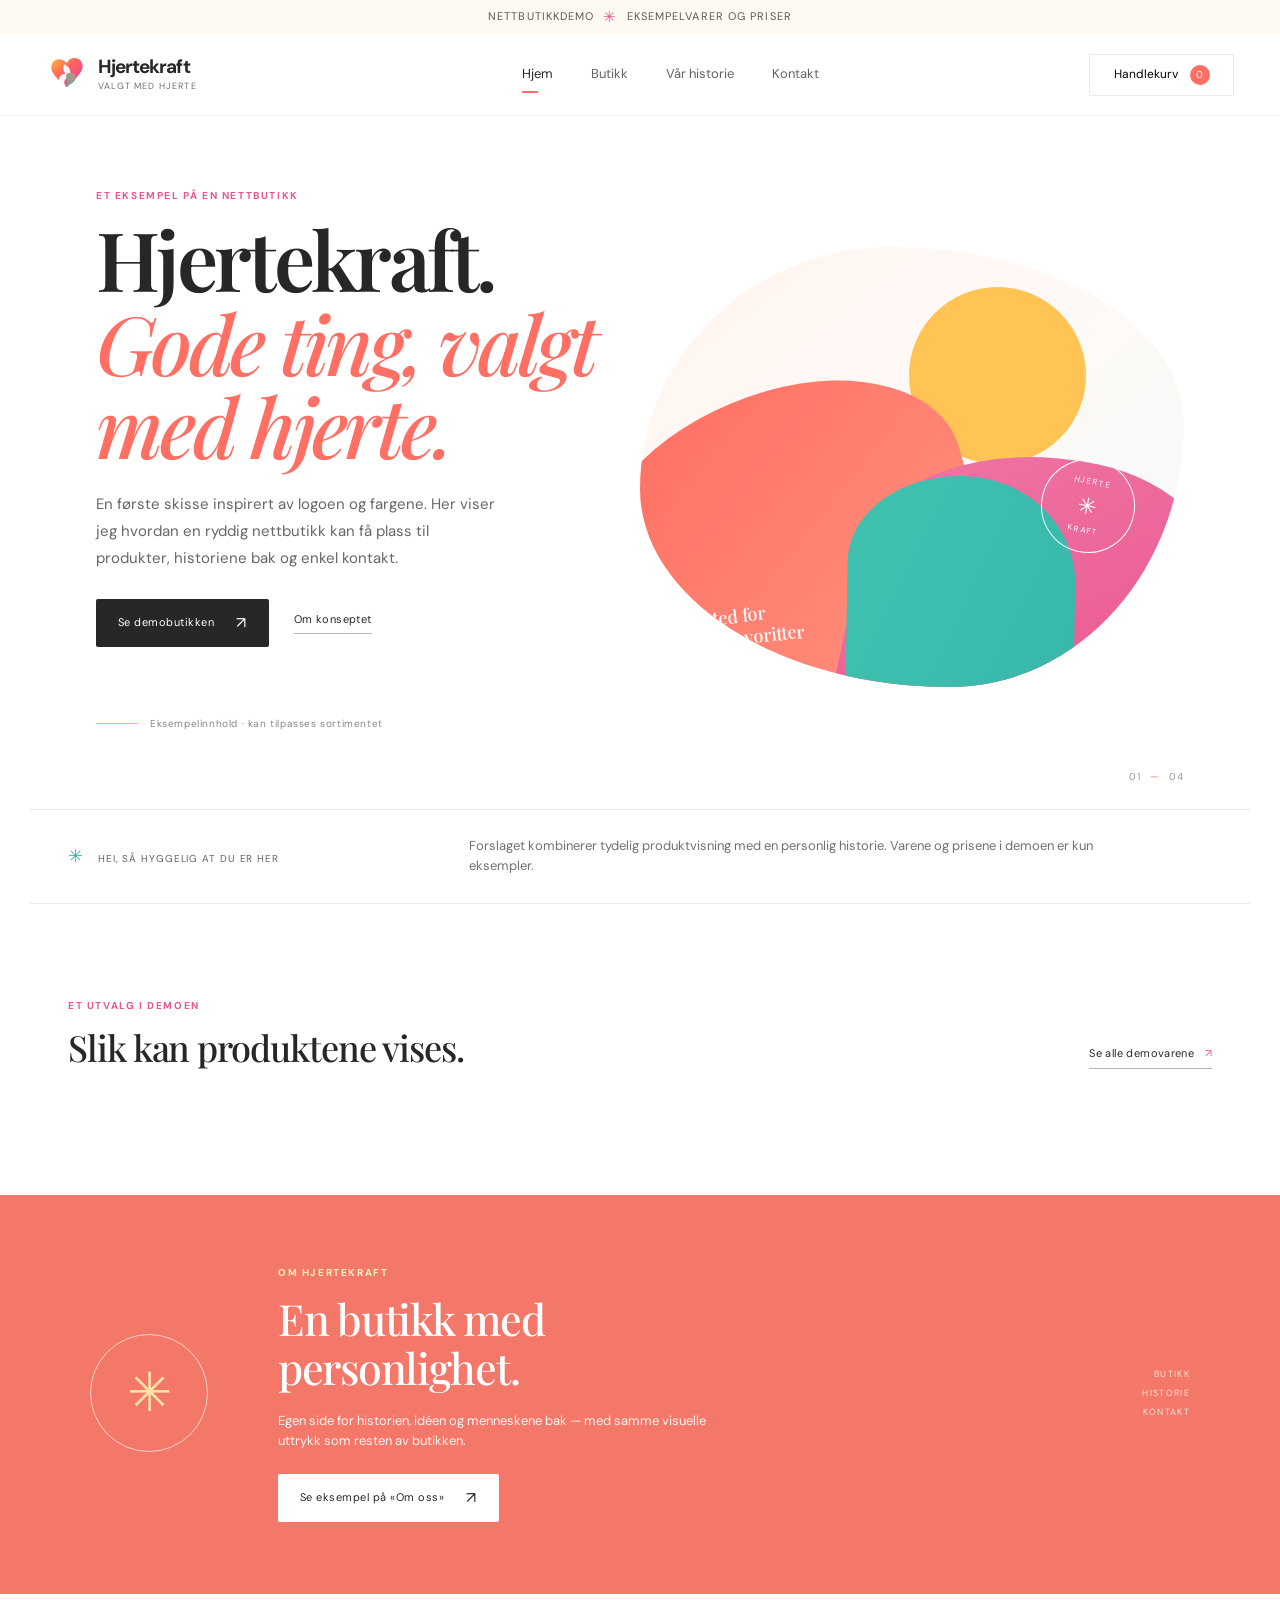
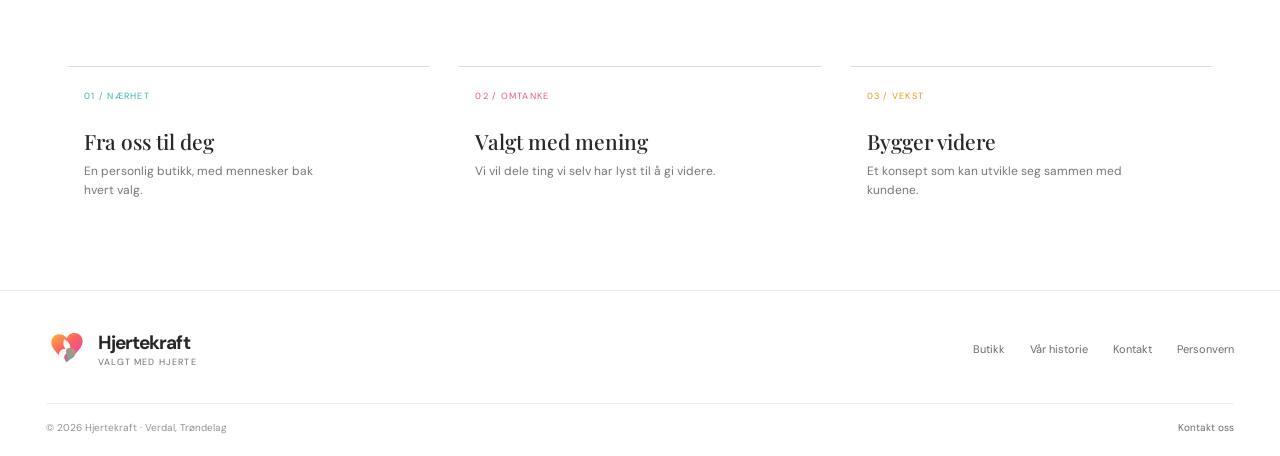
==== index.html @ b93d6112 "Build Hjertekraft online store demo" ====
<!doctype html>
<html lang="no">
<head>
  <meta charset="utf-8">
  <meta name="viewport" content="width=device-width,initial-scale=1">
  <meta name="theme-color" content="#ffffff">
  <meta name="description" content="En ny nettbutikk med røtter i Trøndelag. Utforsk utvalget og bli kjent med menneskene bak.">
  <title>Hjertekraft — nettbutikkdemo</title>
  <link rel="preconnect" href="https://fonts.googleapis.com">
  <link rel="preconnect" href="https://fonts.gstatic.com" crossorigin>
  <link href="https://fonts.googleapis.com/css2?family=DM+Sans:wght@400;500;600;700&family=Playfair+Display:wght@500;600;700&display=swap" rel="stylesheet">
  <link rel="stylesheet" href="styles.css">
  <script type="module" src="store.js"></script>
</head>
<body>
  <div class="announcement">NETTBUTIKKDEMO <span aria-hidden="true">✳</span> Eksempelvarer og priser</div>
  <header class="site-header">
    <a class="brand" href="index.html" aria-label="Hjertekraft hjem"><span class="brand-mark"><img src="assets/hjertekraft-mark.svg" alt=""></span><span class="brand-copy"><strong>Hjertekraft</strong><small>valgt med hjerte</small></span></a>
    <button class="menu-toggle" type="button" aria-expanded="false" aria-controls="main-nav" aria-label="Åpne meny"><span></span><span></span></button>
    <nav id="main-nav" class="main-nav" aria-label="Hovedmeny">
      <a class="is-active" href="index.html">Hjem</a><a href="shop.html">Butikk</a><a href="about.html">Vår historie</a><a href="contact.html">Kontakt</a>
    </nav>
    <button class="cart-button" type="button" data-cart-open aria-label="Åpne handlekurv">Handlekurv <span data-cart-count>0</span></button>
  </header>
  <main>
    <section class="hero">
      <div class="hero-content">
        <p class="eyebrow">Et eksempel på en nettbutikk</p>
        <h1>Hjertekraft.<br><em>Gode ting, valgt med hjerte.</em></h1>
        <p class="hero-intro">En første skisse inspirert av logoen og fargene. Her viser jeg hvordan en ryddig nettbutikk kan få plass til produkter, historiene bak og enkel kontakt.</p>
        <div class="hero-actions"><a class="button button-dark" href="shop.html">Se demobutikken <span aria-hidden="true">↗</span></a><a class="text-link" href="about.html">Om konseptet</a></div>
        <div class="hero-note"><span class="note-line"></span><span>Eksempelinnhold · kan tilpasses sortimentet</span></div>
      </div>
      <div class="hero-art" aria-label="Abstrakt illustrasjon i varme farger">
        <div class="sun"></div><div class="shape shape-one"></div><div class="shape shape-two"></div><div class="shape shape-three"></div>
        <div class="hero-stamp"><span>HJERTE</span><b>✳</b><span>KRAFT</span></div>
        <div class="image-caption">Et sted for<br>gode favoritter</div>
      </div>
      <div class="hero-index">01 <span>—</span> 04</div>
    </section>

    <section class="intro-strip section-wrap">
      <div class="intro-label"><span class="small-star">✳</span> Hei, så hyggelig at du er her</div>
      <p>Forslaget kombinerer tydelig produktvisning med en personlig historie. Varene og prisene i demoen er kun eksempler.</p>
    </section>

    <section class="section-wrap shop-preview">
      <div class="section-heading"><div><p class="eyebrow">Et utvalg i demoen</p><h2>Slik kan produktene vises.</h2></div><a class="text-link" href="shop.html">Se alle demovarene <span>↗</span></a></div>
      <div class="product-grid" data-products></div>
    </section>

    <section class="story-band"><div class="story-orb">✳</div><div><p class="eyebrow">Om Hjertekraft</p><h2>En butikk med<br>personlighet.</h2><p>Egen side for historien, idéen og menneskene bak — med samme visuelle uttrykk som resten av butikken.</p><a class="button button-light" href="about.html">Se eksempel på «Om oss» <span>↗</span></a></div><div class="story-aside">BUTIKK<br>HISTORIE<br>KONTAKT</div></section>

    <section class="values section-wrap"><div class="value-card"><span>01 / NÆRHET</span><h3>Fra oss til deg</h3><p>En personlig butikk, med mennesker bak hvert valg.</p></div><div class="value-card"><span>02 / OMTANKE</span><h3>Valgt med mening</h3><p>Vi vil dele ting vi selv har lyst til å gi videre.</p></div><div class="value-card"><span>03 / VEKST</span><h3>Bygger videre</h3><p>Et konsept som kan utvikle seg sammen med kundene.</p></div></section>
  </main>
  <footer class="site-footer"><a class="brand brand-footer" href="index.html"><span class="brand-mark"><img src="assets/hjertekraft-mark.svg" alt=""></span><span class="brand-copy"><strong>Hjertekraft</strong><small>valgt med hjerte</small></span></a><div class="footer-links"><a href="shop.html">Butikk</a><a href="about.html">Vår historie</a><a href="contact.html">Kontakt</a><a href="privacy.html">Personvern</a></div><div class="footer-bottom"><span>© 2026 Hjertekraft · Verdal, Trøndelag</span><a href="contact.html">Kontakt oss</a></div></footer>
  <aside class="cart-drawer" data-cart-drawer aria-hidden="true"><button class="drawer-backdrop" data-cart-close aria-label="Lukk handlekurv"></button><div class="drawer-panel" role="dialog" aria-modal="true" aria-labelledby="cart-title"><div class="drawer-head"><div><p class="eyebrow">Dine valg</p><h2 id="cart-title">Handlekurv</h2></div><button class="icon-button" data-cart-close aria-label="Lukk">×</button></div><div class="cart-items" data-cart-items></div><div class="cart-foot"><div class="cart-total"><span>Sum</span><strong data-cart-total>0 kr</strong></div><p>Frakt og betaling blir vist i kassen.</p><button class="button button-dark button-full" data-checkout disabled>Gå til kassen <span>→</span></button><small class="checkout-note">Dette er en butikkdemo. Ingen bestilling blir sendt inn.</small></div></div></aside>
  <script src="navigation.js" defer></script>
  <script type="module" src="chatbot-widget.js"></script>
</body>
</html>
---- styles.css ----
:root{--ink:#272628;--muted:#706f70;--line:#ece9e7;--paper:#fff;--soft:#fbf8f7;--coral:#ff6f63;--pink:#ea5591;--yellow:#ffbe3d;--teal:#37b7aa;--shadow:0 16px 50px #3126240e;--sans:"DM Sans",Arial,sans-serif;--serif:"Playfair Display",Georgia,serif}*{box-sizing:border-box}html{scroll-behavior:smooth}body{margin:0;background:var(--paper);color:var(--ink);font:16px/1.6 var(--sans);-webkit-font-smoothing:antialiased}a{color:inherit;text-decoration:none}button,input,textarea{font:inherit}button{cursor:pointer}.announcement{height:34px;display:flex;align-items:center;justify-content:center;gap:9px;background:#fff9f4;color:#5c5655;font-size:11px;letter-spacing:.1em;text-transform:uppercase}.announcement span{color:var(--pink);font-size:15px}.site-header{height:82px;max-width:1380px;margin:auto;padding:0 46px;display:flex;align-items:center;justify-content:space-between;border-bottom:1px solid #f4f2f0;background:#fff;position:relative;z-index:10}.brand{display:flex;align-items:center;gap:10px;min-width:205px}.brand-mark{display:grid;place-items:center;width:42px;height:42px}.brand-mark img{width:100%;height:100%;object-fit:contain}.brand-copy{display:flex;flex-direction:column;line-height:1.05}.brand-copy strong{font-size:19px;letter-spacing:-.05em;font-weight:700}.brand-copy small{font-size:9px;letter-spacing:.13em;text-transform:uppercase;color:var(--muted);margin-top:5px}.main-nav{display:flex;align-items:center;gap:38px}.main-nav a{font-size:13px;color:#656264;position:relative;padding:8px 0}.main-nav a:hover,.main-nav a.is-active{color:var(--ink)}.main-nav a.is-active:after{content:"";position:absolute;bottom:0;left:0;width:16px;height:2px;background:var(--coral)}.cart-button{min-width:145px;display:flex;justify-content:center;align-items:center;gap:12px;padding:10px 14px;border:1px solid var(--line);background:white;border-radius:2px;font-size:12px}.cart-button span{display:inline-grid;place-items:center;border-radius:50%;background:var(--coral);color:#fff;width:20px;height:20px;font-size:10px}.menu-toggle{display:none}.hero{min-height:580px;max-width:1380px;margin:auto;padding:62px 7.5% 52px;display:grid;grid-template-columns:1fr 1fr;align-items:center;position:relative;overflow:hidden}.hero-content{position:relative;z-index:2;padding:10px 20px 25px 0}.eyebrow{margin:0 0 13px;color:var(--pink);font-size:10px;letter-spacing:.16em;text-transform:uppercase;font-weight:700}.hero h1,.page-hero h1,.story-hero h1,.contact-intro h1{margin:0;font:600 clamp(50px,6.4vw,82px)/1.02 var(--serif);letter-spacing:-.045em}.hero h1 em,.story-hero h1 em,.contact-intro h1 em{font-weight:500;color:var(--coral)}.hero-intro{max-width:410px;margin:23px 0 0;color:#686567;font-size:15px;line-height:1.8}.hero-actions{display:flex;align-items:center;gap:25px;margin-top:27px}.button{min-height:48px;display:inline-flex;justify-content:center;align-items:center;gap:22px;padding:0 22px;border:0;border-radius:2px;font-size:11px;letter-spacing:.045em;transition:transform .2s,background .2s}.button:hover{transform:translateY(-2px)}.button span{font-size:16px}.button-dark{background:var(--ink);color:#fff}.button-dark:hover{background:#414044}.button-light{background:#fff;color:var(--ink)}.button-outline{background:#fff;border:1px solid #d9d3d1;color:var(--ink)}.button-full{width:100%}.text-link{font-size:11px;letter-spacing:.035em;border-bottom:1px solid #bab5b5;padding-bottom:5px}.text-link span{margin-left:7px;color:var(--pink)}.hero-note{display:flex;align-items:center;gap:12px;margin-top:69px;color:#8a8586;font-size:10px;letter-spacing:.06em}.note-line{height:1px;width:42px;background:var(--yellow)}.hero-art{height:440px;position:relative;overflow:hidden;background:linear-gradient(142deg,#fff5ef 5%,#fff9f6 44%,#f1fbf9 100%);border-radius:46% 54% 43% 57%/55% 40% 60% 45%}.sun{position:absolute;width:177px;height:177px;right:18%;top:9%;border-radius:50%;background:var(--yellow);opacity:.88}.shape{position:absolute}.shape-one{width:67%;height:75%;bottom:-7%;left:-4%;background:linear-gradient(145deg,var(--coral),#ff9380);border-radius:54% 46% 0 0/33% 32% 0 0;transform:rotate(-16deg)}.shape-two{width:65%;height:61%;bottom:-8%;right:-5%;background:linear-gradient(145deg,#ef77a4,var(--pink));border-radius:60% 40% 0 0/50% 35% 0 0;transform:rotate(12deg)}.shape-three{width:42%;height:55%;bottom:-7%;right:20%;background:linear-gradient(115deg,#40c2b0,var(--teal));border-radius:50% 50% 0 0/36% 44% 0 0;transform:rotate(1deg)}.hero-stamp{position:absolute;z-index:1;right:9%;top:48%;width:94px;height:94px;display:flex;align-items:center;justify-content:center;flex-direction:column;border:1px solid #fff;border-radius:50%;color:#fff;transform:rotate(12deg);font-size:8px;letter-spacing:.18em}.hero-stamp b{font-size:23px;font-weight:400}.image-caption{position:absolute;z-index:1;left:8%;bottom:9%;color:#fff;font:500 18px/1.2 var(--serif);transform:rotate(-6deg)}.hero-index{position:absolute;right:7.5%;bottom:24px;color:#9c9696;font-size:10px;letter-spacing:.1em}.hero-index span{color:var(--coral);padding:0 5px}.section-wrap{max-width:1220px;margin:0 auto;padding-left:38px;padding-right:38px}.intro-strip{border-top:1px solid var(--line);border-bottom:1px solid var(--line);padding-top:26px;padding-bottom:26px;display:grid;grid-template-columns:1fr 2fr;align-items:center;gap:30px}.intro-label{font-size:10px;letter-spacing:.09em;color:#676264;text-transform:uppercase}.small-star{margin-right:10px;color:var(--teal);font-size:18px}.intro-strip p{max-width:650px;margin:0;color:#747071;font-size:13px}.shop-preview{padding-top:94px;padding-bottom:100px}.section-heading{display:flex;justify-content:space-between;align-items:end;margin-bottom:26px}.section-heading h2,.story-band h2,.newsletter-band h2,.people-section h2,.story-callout h2{font:500 36px/1.15 var(--serif);letter-spacing:-.03em;margin:0}.catalog-empty{min-height:235px;border:1px solid var(--line);display:grid;grid-template-columns:100px 1fr 150px;align-items:center;padding:35px 8%;background:linear-gradient(120deg,#fff 0%,#fff 70%,#fff9f4 100%)}.empty-symbol{font-size:45px;color:var(--coral);font-weight:300}.catalog-empty h3,.catalog-empty h2{margin:0 0 8px;font:500 23px var(--serif)}.catalog-empty p{max-width:500px;margin:0 0 18px;color:#777173;font-size:13px}.empty-ornament{justify-self:end;color:#f0b2c2;font:600 34px/.85 var(--serif);text-align:center;transform:rotate(-8deg)}.empty-ornament span{font:600 7px var(--sans);letter-spacing:.16em;color:#948b89}.story-band{min-height:390px;background:#f47869;color:#fff;padding:70px max(calc((100vw - 1100px)/2),7%) 72px;display:grid;grid-template-columns:150px minmax(300px,1fr) 140px;align-items:center;gap:38px}.story-band .eyebrow{color:#fff1c8}.story-band h2{font-size:43px}.story-band p:not(.eyebrow){max-width:440px;font-size:13px;color:#fff5f2;margin:18px 0 22px}.story-orb{width:118px;height:118px;border:1px solid #ffffffa6;border-radius:50%;display:grid;place-items:center;font-size:54px;color:#ffe3a5}.story-aside{font-size:9px;line-height:2.1;letter-spacing:.15em;text-align:right;color:#ffe3d9}.values{display:grid;grid-template-columns:repeat(3,1fr);gap:30px;padding-top:72px;padding-bottom:82px}.value-card{padding:14px 16px 8px;border-top:1px solid #dfd9d7}.value-card span{font-size:9px;letter-spacing:.14em;color:var(--teal)}.value-card:nth-child(2) span{color:var(--pink)}.value-card:nth-child(3) span{color:#e49a16}.value-card h3{font:500 21px var(--serif);margin:20px 0 7px}.value-card p{font-size:12px;color:#7a7575;margin:0;max-width:260px}.site-footer{max-width:1380px;margin:auto;padding:38px 46px 20px;border-top:1px solid var(--line);display:grid;grid-template-columns:1fr 1fr;gap:32px}.brand-footer{align-self:start}.footer-links{display:flex;justify-content:flex-end;gap:25px;align-items:center;font-size:11px;color:#6e6969}.footer-links a:hover{color:var(--pink)}.footer-bottom{grid-column:1/-1;border-top:1px solid #f1efed;padding-top:16px;display:flex;justify-content:space-between;color:#969091;font-size:10px}.footer-bottom a{color:#6e6969}.page-hero{padding-top:73px;padding-bottom:40px}.page-hero h1{font-size:62px}.page-hero>p:not(.eyebrow){color:var(--muted);max-width:530px;margin:14px 0 0;font-size:14px}.breadcrumb{margin-top:27px;display:flex;gap:12px;color:#999394;font-size:10px}.breadcrumb span:nth-child(2){color:var(--coral)}.catalog-page{padding-top:25px;padding-bottom:100px}.catalog-toolbar{display:flex;justify-content:space-between;align-items:center;border-top:1px solid var(--line);padding:21px 0}.catalog-toolbar>div{display:flex;flex-direction:column;gap:3px}.catalog-toolbar .eyebrow{margin:0;font-size:9px}.product-count{font-size:11px;color:#8a8585}.search-box{height:42px;display:flex;align-items:center;gap:9px;border:1px solid var(--line);padding:0 12px;width:260px}.search-box span{font-size:20px;color:var(--coral)}.search-box input{border:0;outline:none;width:100%;font-size:11px}.category-pills{display:flex;gap:9px;min-height:33px;margin-bottom:26px}.pill{border:1px solid #e8e3e0;background:#fff;padding:6px 14px;font-size:10px;color:#6f6969}.pill.is-selected{background:var(--ink);border-color:var(--ink);color:#fff}.product-grid{display:grid;grid-template-columns:repeat(3,1fr);gap:22px}.catalog-empty-shop{grid-column:1/-1;min-height:300px;background:#fffaf7}.newsletter-band{text-align:center;background:var(--teal);color:#fff;padding:60px 20px 65px}.newsletter-band .eyebrow{color:#d5fff3}.newsletter-band h2{font-size:34px}.newsletter-band p:not(.eyebrow){font-size:13px;color:#e8fffa}.newsletter-band .button{margin-top:12px}.story-hero{display:grid;grid-template-columns:1fr 1fr;gap:70px;align-items:center;padding-top:65px;padding-bottom:74px}.story-hero-copy{padding:10px 0}.story-hero h1{font-size:64px}.story-hero-copy>p:not(.eyebrow){color:#716c6d;font-size:13px;line-height:1.9;max-width:460px;margin:24px 0}.story-hero-copy .button{margin-top:4px}.story-hero-art{height:390px;position:relative;overflow:hidden;display:grid;place-items:center;background:radial-gradient(circle at 53% 45%,#fff 0 9%,transparent 9.5%),linear-gradient(135deg,#fff3ed,#fff9ed 53%,#ecfaf8);border-radius:47% 53% 41% 59%/50% 43% 57% 50%}.story-big-mark{font:600 clamp(70px,9vw,130px)/1 var(--serif);letter-spacing:-.09em;color:var(--pink);text-shadow:10px 9px 0 #ffc25b,20px 18px 0 #39b9aa;transform:rotate(-8deg)}.story-coordinates{position:absolute;bottom:26px;left:30px;font-size:8px;line-height:1.7;letter-spacing:.15em;color:#777}.story-spark{position:absolute;right:26%;top:19%;font-size:24px;color:var(--coral)}.manifesto{background:#fff8f5;text-align:center;padding:59px 20px 52px}.manifesto p{margin:0 0 20px;font:500 34px/1.23 var(--serif);color:#454143}.manifesto span{font-size:8px;letter-spacing:.16em;color:var(--pink)}.people-section{display:grid;grid-template-columns:1fr 1fr;align-items:center;gap:80px;padding-top:80px;padding-bottom:90px}.people-graphic{height:300px;display:grid;place-items:center;position:relative;background:#fdf7f2;overflow:hidden}.people-circle{width:190px;height:190px;border-radius:50%;background:linear-gradient(130deg,var(--yellow),var(--coral) 42%,var(--pink));position:absolute;left:21%;top:21%}.people-letter{z-index:1;color:white;font:600 132px var(--serif);transform:translate(22px,-2px)}.people-dot{position:absolute;right:20%;top:17%;font-size:28px;color:var(--teal)}.people-section h2{font-size:38px}.people-section p:not(.eyebrow){max-width:430px;font-size:13px;color:#746f70;line-height:1.9;margin:16px 0 25px}.story-callout{background:#312e32;color:#fff;text-align:center;padding:66px 20px 70px}.story-callout .eyebrow{color:var(--yellow)}.story-callout h2{font-size:38px}.story-callout p:not(.eyebrow){max-width:410px;margin:15px auto 22px;color:#d5d1d4;font-size:12px}.contact-hero{display:grid;grid-template-columns:.9fr 1.1fr;gap:90px;padding-top:70px;padding-bottom:95px}.contact-intro{padding:16px 0}.contact-intro h1{font-size:62px}.contact-intro>p:not(.eyebrow){max-width:385px;margin:20px 0;color:#726d6f;font-size:14px;line-height:1.9}.contact-hello{display:flex;align-items:center;gap:14px;margin-top:52px;font-size:12px}.contact-hello>span{display:grid;place-items:center;width:44px;height:44px;background:#fff3ee;color:var(--coral);border-radius:50%;font-size:21px}.contact-hello small{color:#898384;font-size:10px}.contact-form{padding:34px 38px 28px;border:1px solid var(--line);box-shadow:var(--shadow)}.form-title{display:flex;justify-content:space-between;align-items:baseline;margin-bottom:20px}.form-title span{font-size:9px;letter-spacing:.12em;color:var(--pink)}.form-title h2{font:500 25px var(--serif);margin:0}.contact-form label:not(.consent):not(.honeypot){display:flex;flex-direction:column;gap:7px;margin-bottom:15px;font-size:10px;color:#625d5f}.contact-form input:not([type=checkbox]),.contact-form textarea{border:1px solid #e7e3e1;background:#fff;width:100%;padding:11px 12px;outline:none;font-size:12px;color:var(--ink)}.contact-form input:focus,.contact-form textarea:focus{border-color:var(--teal)}.contact-form textarea{resize:vertical}.form-row{display:grid;grid-template-columns:1fr 1fr;gap:13px}.optional{color:#9b9597;font-size:9px}.consent{display:flex;align-items:flex-start;gap:9px;margin:6px 0 18px;font-size:9px;color:#777173}.consent input{accent-color:var(--pink);margin:1px 0 0}.consent a{text-decoration:underline}.form-status{font-size:10px;color:#898384;margin:12px 0 0;min-height:17px}.form-status a{text-decoration:underline}.honeypot{position:absolute;left:-10000px;width:1px;height:1px;overflow:hidden}.contact-bottom{border-top:1px solid var(--line);max-width:1220px;margin:auto;padding:21px 38px 25px;display:flex;justify-content:space-between;align-items:center;color:#8a8586;font-size:10px}.contact-bottom>span{font:600 22px var(--serif);color:var(--coral)}.contact-bottom p{margin:0}.contact-bottom a{color:#4f4a4b}.legal-copy{max-width:790px;padding:30px 30px 100px;margin:auto}.legal-copy h2{margin:24px 0 6px;font:500 22px var(--serif)}.legal-copy p{font-size:13px;color:#716c6d;line-height:1.85}.legal-copy a{color:#d94d80;text-decoration:underline}.legal-updated{padding-top:22px;font-size:10px!important}.cart-drawer{position:fixed;inset:0;z-index:30;pointer-events:none;visibility:hidden}.cart-drawer.is-open{pointer-events:auto;visibility:visible}.drawer-backdrop{position:absolute;inset:0;border:0;background:#24212460;opacity:0;transition:opacity .25s}.is-open .drawer-backdrop{opacity:1}.drawer-panel{position:absolute;right:0;top:0;bottom:0;width:min(430px,100vw);background:#fff;padding:30px;display:flex;flex-direction:column;transform:translateX(100%);transition:transform .3s ease}.is-open .drawer-panel{transform:translateX(0)}.drawer-head{display:flex;justify-content:space-between;align-items:center;border-bottom:1px solid var(--line);padding-bottom:15px}.drawer-head .eyebrow{margin-bottom:4px}.drawer-head h2{font:500 28px var(--serif);margin:0}.icon-button{font-size:28px;border:0;background:none;color:#777}.cart-items{flex:1;overflow:auto;padding:18px 0}.cart-empty{padding:38px 0;text-align:center;color:#817a7c;font-size:13px}.cart-item{display:grid;grid-template-columns:1fr auto;gap:5px;padding:14px 0;border-bottom:1px solid var(--line);font-size:12px}.cart-item small{display:block;color:#888;margin-top:3px}.cart-quantity{display:flex;align-items:center;gap:8px}.cart-quantity button{border:1px solid var(--line);background:#fff;width:25px;height:25px}.cart-foot{border-top:1px solid var(--line);padding-top:17px}.cart-total{display:flex;justify-content:space-between;font-size:13px}.cart-foot>p,.checkout-note{color:#898384;font-size:10px}.checkout-note{display:block;text-align:center;margin-top:11px}.cart-foot button:disabled{background:#a7a4a5;cursor:not-allowed}.product-card{min-width:0}.product-visual{height:260px;position:relative;background:linear-gradient(135deg,#fff4ef,#fff9ed);display:grid;place-items:center;overflow:hidden}.product-visual img{width:100%;height:100%;object-fit:cover}.product-placeholder{font:500 46px var(--serif);color:#ed7595;text-shadow:4px 4px 0 #ffd16e,8px 8px 0 #54c3b1}.product-details{padding:13px 3px}.product-details h3{font:500 18px var(--serif);margin:0}.product-details p{margin:5px 0;color:#777;font-size:11px}.product-price{display:flex;justify-content:space-between;align-items:center;margin-top:13px}.product-price strong{font-size:12px}.product-price button{border:1px solid #ddd7d6;background:#fff;padding:8px 12px;font-size:10px}.product-price button:hover{background:var(--ink);color:#fff}.product-badge{position:absolute;top:12px;left:12px;background:#fff;color:#554f51;padding:5px 8px;font-size:8px;letter-spacing:.1em;text-transform:uppercase}.catalog-message{grid-column:1/-1;padding:35px;text-align:center;color:#766f70}@media(max-width:900px){.site-header{padding:0 24px}.main-nav{gap:22px}.hero{padding-left:6%;padding-right:6%;min-height:510px}.hero-art{height:370px}.hero-note{margin-top:45px}.story-band{padding-left:6%;padding-right:6%;grid-template-columns:100px 1fr 100px}.story-orb{width:90px;height:90px}.contact-hero{gap:40px}.section-wrap{padding-left:26px;padding-right:26px}}@media(max-width:680px){.announcement{font-size:9px;height:30px}.site-header{height:68px;padding:0 17px}.brand{min-width:0}.brand-mark{width:35px;height:35px}.brand-copy strong{font-size:16px}.brand-copy small{font-size:7px}.menu-toggle{display:flex;width:38px;height:38px;border:1px solid var(--line);background:#fff;align-items:center;justify-content:center;flex-direction:column;gap:5px;margin-left:auto;margin-right:10px}.menu-toggle span{width:15px;height:1px;background:#383536}.main-nav{display:none;position:absolute;left:0;right:0;top:68px;padding:12px 22px 19px;background:#fff;border-bottom:1px solid var(--line);flex-direction:column;align-items:stretch;gap:3px;box-shadow:0 14px 24px #0000000a}.main-nav.is-open{display:flex}.main-nav a{padding:9px 0}.cart-button{min-width:0;padding:7px 9px;gap:7px;font-size:9px}.cart-button span{width:17px;height:17px}.hero{display:flex;flex-direction:column;align-items:stretch;padding:47px 22px 43px;min-height:0}.hero-content{padding:0}.hero h1{font-size:56px}.hero-intro{font-size:13px;max-width:440px}.hero-actions{gap:17px}.hero-note{margin-top:29px}.hero-art{height:310px;width:100%;margin-top:32px}.hero-index{bottom:12px;right:23px}.section-wrap{padding-left:21px;padding-right:21px}.intro-strip{grid-template-columns:1fr;gap:6px;padding-top:19px;padding-bottom:20px}.intro-strip p{font-size:12px}.shop-preview{padding-top:62px;padding-bottom:64px}.section-heading{align-items:start;gap:16px}.section-heading h2{font-size:28px}.section-heading>.text-link{white-space:nowrap;font-size:9px;margin-top:25px}.catalog-empty{grid-template-columns:47px 1fr;padding:25px 20px;gap:10px}.empty-symbol{font-size:31px}.catalog-empty h3,.catalog-empty h2{font-size:20px}.catalog-empty p{font-size:11px}.empty-ornament{display:none}.story-band{grid-template-columns:1fr;gap:18px;padding:45px 23px}.story-band h2{font-size:35px}.story-orb{width:62px;height:62px;font-size:29px}.story-aside{display:none}.values{grid-template-columns:1fr;gap:19px;padding-top:48px;padding-bottom:55px}.value-card{padding-top:11px}.value-card h3{margin-top:9px}.site-footer{padding:29px 20px 17px;grid-template-columns:1fr;gap:20px}.footer-links{justify-content:flex-start;gap:15px;flex-wrap:wrap;font-size:10px}.footer-bottom{font-size:9px;gap:10px}.page-hero{padding-top:50px;padding-bottom:27px}.page-hero h1{font-size:48px}.page-hero>p:not(.eyebrow){font-size:12px}.catalog-page{padding-top:9px;padding-bottom:60px}.catalog-toolbar{align-items:start;gap:10px}.search-box{width:47%;height:38px}.search-box input{font-size:10px}.catalog-empty-shop{min-height:290px}.product-grid{grid-template-columns:1fr 1fr;gap:13px}.product-visual{height:180px}.product-details h3{font-size:15px}.product-price{align-items:start;gap:8px;flex-direction:column}.newsletter-band{padding:46px 20px}.newsletter-band h2{font-size:27px}.story-hero{grid-template-columns:1fr;gap:28px;padding-top:47px;padding-bottom:48px}.story-hero h1{font-size:54px}.story-hero-copy>p:not(.eyebrow){font-size:12px;margin:17px 0}.story-hero-art{height:280px}.story-big-mark{font-size:95px}.manifesto{padding:43px 15px}.manifesto p{font-size:28px}.people-section{grid-template-columns:1fr;gap:28px;padding-top:50px;padding-bottom:56px}.people-graphic{height:230px}.people-circle{width:155px;height:155px}.people-letter{font-size:105px}.people-section h2{font-size:31px}.story-callout{padding:48px 20px}.story-callout h2{font-size:32px}.contact-hero{grid-template-columns:1fr;gap:24px;padding-top:46px;padding-bottom:55px}.contact-intro h1{font-size:52px}.contact-intro>p:not(.eyebrow){font-size:12px}.contact-hello{margin-top:26px}.contact-form{padding:25px 19px 22px}.form-row{grid-template-columns:1fr;gap:0}.contact-bottom{padding:17px 21px;flex-wrap:wrap;gap:10px}.legal-copy{padding:5px 22px 65px}.drawer-panel{padding:22px}.hero-art{border-radius:43% 57% 47% 53%/50% 46% 54% 50%}}@media(prefers-reduced-motion:reduce){html{scroll-behavior:auto}*,*:before,*:after{transition:none!important}}
/* Secure checkout, order results, and admin refinements */
.checkout-layout{max-width:1120px;margin:0 auto;padding:72px 38px 100px;display:grid;grid-template-columns:minmax(0,1.45fr) minmax(280px,.75fr);gap:60px}.checkout-layout h1,.result-card h1{font:500 clamp(38px,5vw,54px)/1.08 var(--serif);letter-spacing:-.04em;margin:0}.checkout-lead{font-size:13px;color:var(--muted);max-width:570px}.demo-checkout-notice{margin:22px 0;padding:15px 17px;background:#fff8f2;border-left:3px solid var(--yellow);color:#5c5350;font-size:12px;line-height:1.65}.demo-checkout-notice[hidden]{display:none}.checkout-form fieldset{border:0;border-top:1px solid var(--line);padding:20px 0;margin:20px 0 0}.checkout-form legend{padding:0 14px 0 0;font:500 20px var(--serif)}.checkout-fields{display:grid;grid-template-columns:1fr 1fr;gap:12px}.checkout-fields label{display:flex;flex-direction:column;gap:6px;font-size:10px;color:#625d5f}.checkout-fields label:first-child{grid-column:1/-1}.checkout-fields input{border:1px solid #e7e3e1;background:#fff;padding:12px;font-size:12px;outline:none}.checkout-fields input:focus{border-color:var(--teal)}.checkout-fields label span{color:#999;font-size:9px}.payment-option{display:flex;align-items:center;gap:12px;min-height:53px;border:1px solid var(--line);padding:9px 13px;margin:9px 0;font-size:11px;cursor:pointer}.payment-option:has(input:checked){border-color:var(--teal);box-shadow:0 0 0 1px var(--teal)}.payment-option input,.checkout-consent input{accent-color:var(--pink)}.payment-logo{display:grid;place-items:center;width:52px;height:28px;border-radius:4px;font-size:11px;font-weight:700}.payment-vipps{background:#ff5b24;color:#fff}.payment-card{border:1px solid #ddd;color:#333}.checkout-consent{margin:20px 0}.checkout-summary{height:max-content;position:sticky;top:24px;padding:25px;background:#fbf8f7;border:1px solid var(--line)}.checkout-summary h2{font:500 25px var(--serif);margin:0 0 16px}.summary-item{display:flex;justify-content:space-between;gap:15px;padding:13px 0;border-bottom:1px solid var(--line);font-size:11px}.summary-item small{color:#888}.summary-total{display:flex;justify-content:space-between;gap:12px;padding:17px 0;font-size:12px}.summary-small{font-size:10px;line-height:1.6;color:#878181;margin:0 0 20px}.checkout-footer{margin-top:0}.result-card{max-width:620px;margin:90px auto 130px;padding:42px;border:1px solid var(--line);text-align:center;background:#fff;box-shadow:var(--shadow)}.result-mark{display:grid;place-items:center;width:64px;height:64px;margin:0 auto 18px;border-radius:50%;background:#fff4ee;color:var(--coral);font-size:34px}.result-card h1{font-size:42px}.result-card>p:not(.eyebrow){font-size:13px;color:var(--muted);margin:15px 0 25px}.result-card .eyebrow{margin-bottom:8px}@media(max-width:760px){.checkout-layout{grid-template-columns:1fr;gap:25px;padding:43px 21px 70px}.checkout-summary{position:static;grid-row:1}.result-card{margin:50px 18px 80px;padding:30px 20px}.result-card h1{font-size:34px}}
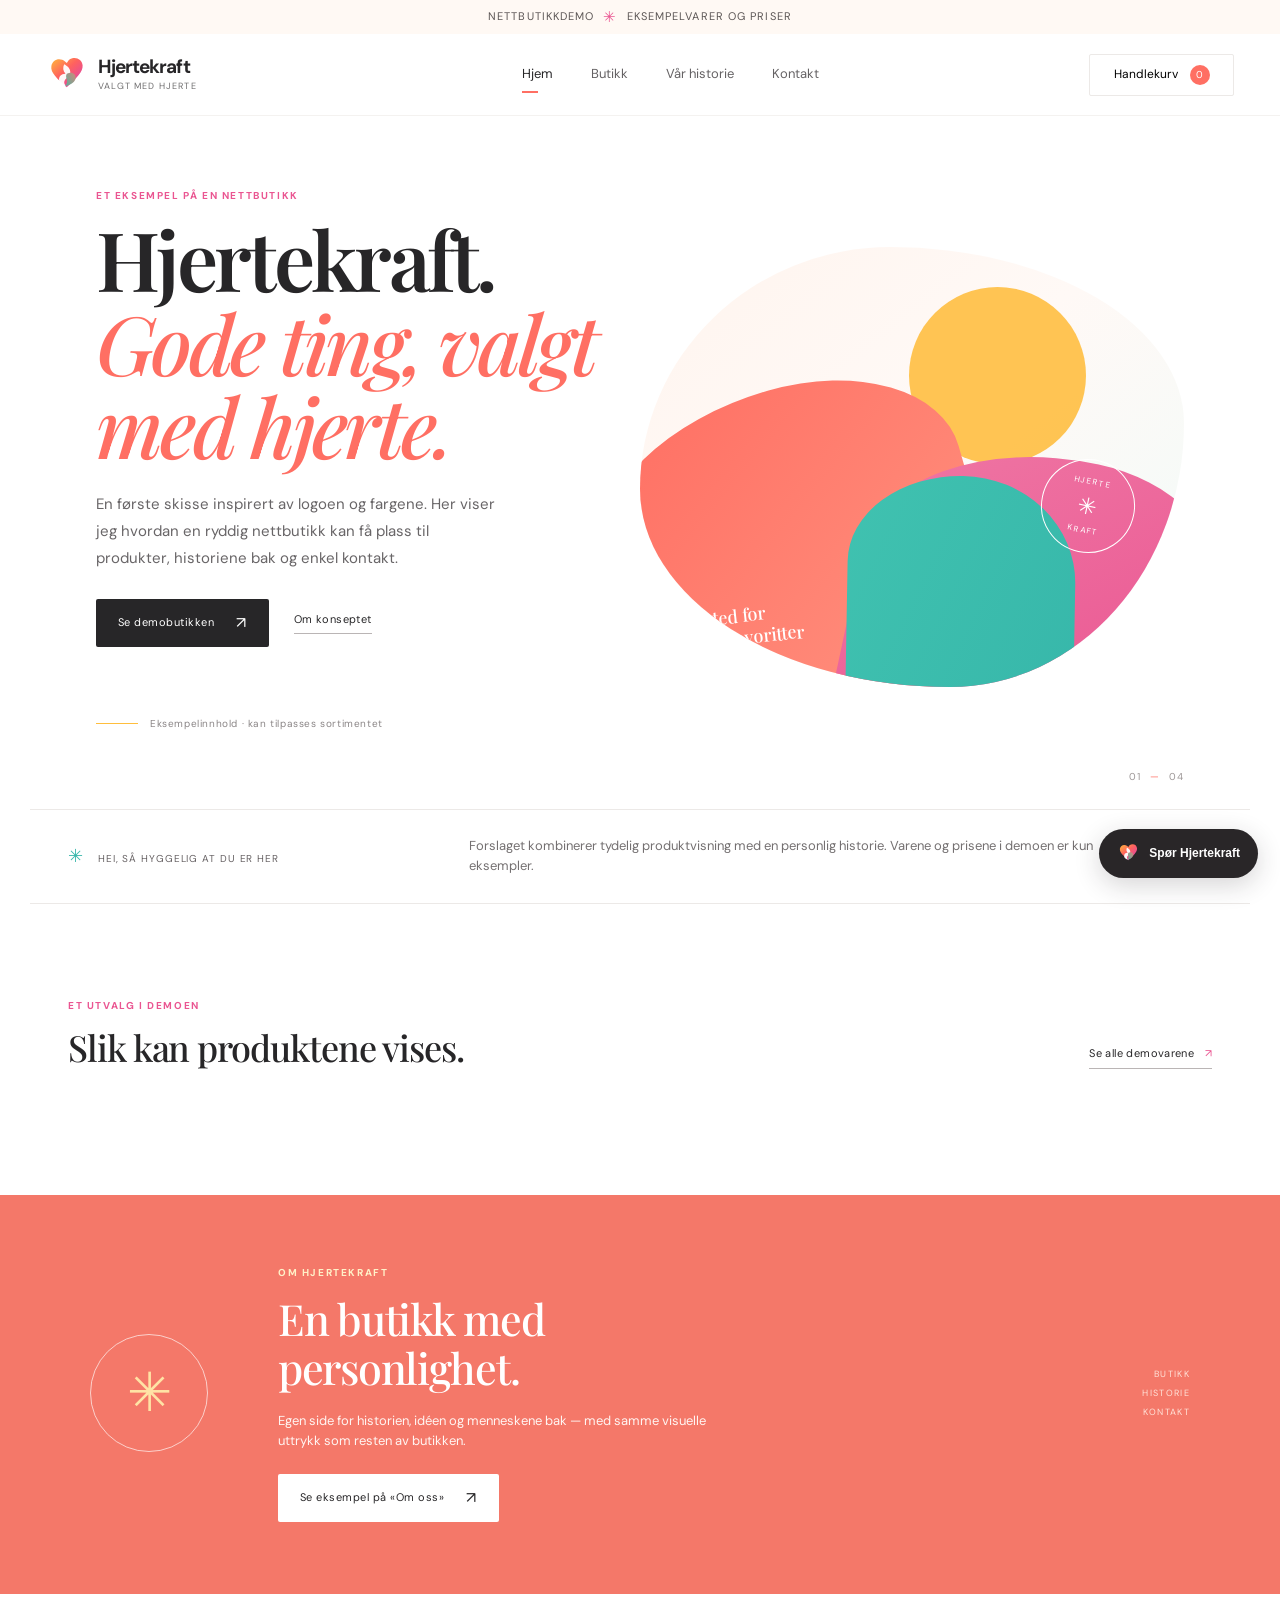
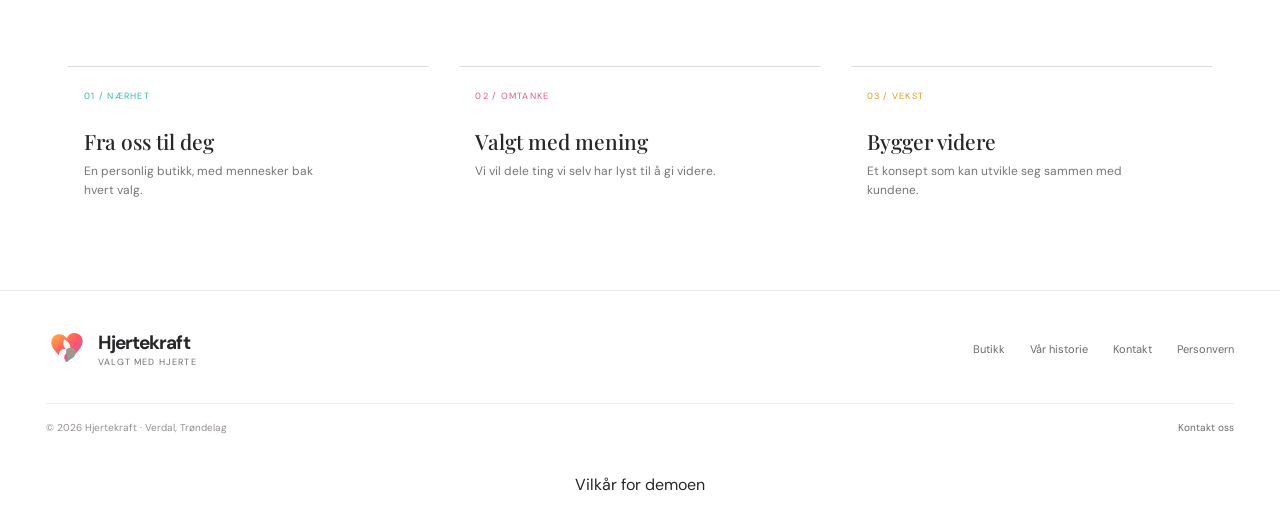
==== commit b237a67c: "Build admin overview, variants, order details, shipping, returns, content, discounts and AI knowledg" ====
--- a/index.html
+++ b/index.html
@@ -57,6 +57,6 @@
   <aside class="cart-drawer" data-cart-drawer aria-hidden="true"><button class="drawer-backdrop" data-cart-close aria-label="Lukk handlekurv"></button><div class="drawer-panel" role="dialog" aria-modal="true" aria-labelledby="cart-title"><div class="drawer-head"><div><p class="eyebrow">Dine valg</p><h2 id="cart-title">Handlekurv</h2></div><button class="icon-button" data-cart-close aria-label="Lukk">×</button></div><div class="cart-items" data-cart-items></div><div class="cart-foot"><div class="cart-total"><span>Sum</span><strong data-cart-total>0 kr</strong></div><p>Frakt og betaling blir vist i kassen.</p><button class="button button-dark button-full" data-checkout disabled>Gå til kassen <span>→</span></button><small class="checkout-note">Dette er en butikkdemo. Ingen bestilling blir sendt inn.</small></div></div></aside>
   <script src="navigation.js" defer></script>
   <script type="module" src="chatbot-widget.js"></script>
-</body>
+<script type="module" src="site-content.js"></script><a href="terms.html" style="display:block;text-align:center;padding:16px">Vilkår for demoen</a></body>
 </html>
 
--- a/styles.css
+++ b/styles.css
@@ -1,4 +1,3 @@
 :root{--ink:#272628;--muted:#706f70;--line:#ece9e7;--paper:#fff;--soft:#fbf8f7;--coral:#ff6f63;--pink:#ea5591;--yellow:#ffbe3d;--teal:#37b7aa;--shadow:0 16px 50px #3126240e;--sans:"DM Sans",Arial,sans-serif;--serif:"Playfair Display",Georgia,serif}*{box-sizing:border-box}html{scroll-behavior:smooth}body{margin:0;background:var(--paper);color:var(--ink);font:16px/1.6 var(--sans);-webkit-font-smoothing:antialiased}a{color:inherit;text-decoration:none}button,input,textarea{font:inherit}button{cursor:pointer}.announcement{height:34px;display:flex;align-items:center;justify-content:center;gap:9px;background:#fff9f4;color:#5c5655;font-size:11px;letter-spacing:.1em;text-transform:uppercase}.announcement span{color:var(--pink);font-size:15px}.site-header{height:82px;max-width:1380px;margin:auto;padding:0 46px;display:flex;align-items:center;justify-content:space-between;border-bottom:1px solid #f4f2f0;background:#fff;position:relative;z-index:10}.brand{display:flex;align-items:center;gap:10px;min-width:205px}.brand-mark{display:grid;place-items:center;width:42px;height:42px}.brand-mark img{width:100%;height:100%;object-fit:contain}.brand-copy{display:flex;flex-direction:column;line-height:1.05}.brand-copy strong{font-size:19px;letter-spacing:-.05em;font-weight:700}.brand-copy small{font-size:9px;letter-spacing:.13em;text-transform:uppercase;color:var(--muted);margin-top:5px}.main-nav{display:flex;align-items:center;gap:38px}.main-nav a{font-size:13px;color:#656264;position:relative;padding:8px 0}.main-nav a:hover,.main-nav a.is-active{color:var(--ink)}.main-nav a.is-active:after{content:"";position:absolute;bottom:0;left:0;width:16px;height:2px;background:var(--coral)}.cart-button{min-width:145px;display:flex;justify-content:center;align-items:center;gap:12px;padding:10px 14px;border:1px solid var(--line);background:white;border-radius:2px;font-size:12px}.cart-button span{display:inline-grid;place-items:center;border-radius:50%;background:var(--coral);color:#fff;width:20px;height:20px;font-size:10px}.menu-toggle{display:none}.hero{min-height:580px;max-width:1380px;margin:auto;padding:62px 7.5% 52px;display:grid;grid-template-columns:1fr 1fr;align-items:center;position:relative;overflow:hidden}.hero-content{position:relative;z-index:2;padding:10px 20px 25px 0}.eyebrow{margin:0 0 13px;color:var(--pink);font-size:10px;letter-spacing:.16em;text-transform:uppercase;font-weight:700}.hero h1,.page-hero h1,.story-hero h1,.contact-intro h1{margin:0;font:600 clamp(50px,6.4vw,82px)/1.02 var(--serif);letter-spacing:-.045em}.hero h1 em,.story-hero h1 em,.contact-intro h1 em{font-weight:500;color:var(--coral)}.hero-intro{max-width:410px;margin:23px 0 0;color:#686567;font-size:15px;line-height:1.8}.hero-actions{display:flex;align-items:center;gap:25px;margin-top:27px}.button{min-height:48px;display:inline-flex;justify-content:center;align-items:center;gap:22px;padding:0 22px;border:0;border-radius:2px;font-size:11px;letter-spacing:.045em;transition:transform .2s,background .2s}.button:hover{transform:translateY(-2px)}.button span{font-size:16px}.button-dark{background:var(--ink);color:#fff}.button-dark:hover{background:#414044}.button-light{background:#fff;color:var(--ink)}.button-outline{background:#fff;border:1px solid #d9d3d1;color:var(--ink)}.button-full{width:100%}.text-link{font-size:11px;letter-spacing:.035em;border-bottom:1px solid #bab5b5;padding-bottom:5px}.text-link span{margin-left:7px;color:var(--pink)}.hero-note{display:flex;align-items:center;gap:12px;margin-top:69px;color:#8a8586;font-size:10px;letter-spacing:.06em}.note-line{height:1px;width:42px;background:var(--yellow)}.hero-art{height:440px;position:relative;overflow:hidden;background:linear-gradient(142deg,#fff5ef 5%,#fff9f6 44%,#f1fbf9 100%);border-radius:46% 54% 43% 57%/55% 40% 60% 45%}.sun{position:absolute;width:177px;height:177px;right:18%;top:9%;border-radius:50%;background:var(--yellow);opacity:.88}.shape{position:absolute}.shape-one{width:67%;height:75%;bottom:-7%;left:-4%;background:linear-gradient(145deg,var(--coral),#ff9380);border-radius:54% 46% 0 0/33% 32% 0 0;transform:rotate(-16deg)}.shape-two{width:65%;height:61%;bottom:-8%;right:-5%;background:linear-gradient(145deg,#ef77a4,var(--pink));border-radius:60% 40% 0 0/50% 35% 0 0;transform:rotate(12deg)}.shape-three{width:42%;height:55%;bottom:-7%;right:20%;background:linear-gradient(115deg,#40c2b0,var(--teal));border-radius:50% 50% 0 0/36% 44% 0 0;transform:rotate(1deg)}.hero-stamp{position:absolute;z-index:1;right:9%;top:48%;width:94px;height:94px;display:flex;align-items:center;justify-content:center;flex-direction:column;border:1px solid #fff;border-radius:50%;color:#fff;transform:rotate(12deg);font-size:8px;letter-spacing:.18em}.hero-stamp b{font-size:23px;font-weight:400}.image-caption{position:absolute;z-index:1;left:8%;bottom:9%;color:#fff;font:500 18px/1.2 var(--serif);transform:rotate(-6deg)}.hero-index{position:absolute;right:7.5%;bottom:24px;color:#9c9696;font-size:10px;letter-spacing:.1em}.hero-index span{color:var(--coral);padding:0 5px}.section-wrap{max-width:1220px;margin:0 auto;padding-left:38px;padding-right:38px}.intro-strip{border-top:1px solid var(--line);border-bottom:1px solid var(--line);padding-top:26px;padding-bottom:26px;display:grid;grid-template-columns:1fr 2fr;align-items:center;gap:30px}.intro-label{font-size:10px;letter-spacing:.09em;color:#676264;text-transform:uppercase}.small-star{margin-right:10px;color:var(--teal);font-size:18px}.intro-strip p{max-width:650px;margin:0;color:#747071;font-size:13px}.shop-preview{padding-top:94px;padding-bottom:100px}.section-heading{display:flex;justify-content:space-between;align-items:end;margin-bottom:26px}.section-heading h2,.story-band h2,.newsletter-band h2,.people-section h2,.story-callout h2{font:500 36px/1.15 var(--serif);letter-spacing:-.03em;margin:0}.catalog-empty{min-height:235px;border:1px solid var(--line);display:grid;grid-template-columns:100px 1fr 150px;align-items:center;padding:35px 8%;background:linear-gradient(120deg,#fff 0%,#fff 70%,#fff9f4 100%)}.empty-symbol{font-size:45px;color:var(--coral);font-weight:300}.catalog-empty h3,.catalog-empty h2{margin:0 0 8px;font:500 23px var(--serif)}.catalog-empty p{max-width:500px;margin:0 0 18px;color:#777173;font-size:13px}.empty-ornament{justify-self:end;color:#f0b2c2;font:600 34px/.85 var(--serif);text-align:center;transform:rotate(-8deg)}.empty-ornament span{font:600 7px var(--sans);letter-spacing:.16em;color:#948b89}.story-band{min-height:390px;background:#f47869;color:#fff;padding:70px max(calc((100vw - 1100px)/2),7%) 72px;display:grid;grid-template-columns:150px minmax(300px,1fr) 140px;align-items:center;gap:38px}.story-band .eyebrow{color:#fff1c8}.story-band h2{font-size:43px}.story-band p:not(.eyebrow){max-width:440px;font-size:13px;color:#fff5f2;margin:18px 0 22px}.story-orb{width:118px;height:118px;border:1px solid #ffffffa6;border-radius:50%;display:grid;place-items:center;font-size:54px;color:#ffe3a5}.story-aside{font-size:9px;line-height:2.1;letter-spacing:.15em;text-align:right;color:#ffe3d9}.values{display:grid;grid-template-columns:repeat(3,1fr);gap:30px;padding-top:72px;padding-bottom:82px}.value-card{padding:14px 16px 8px;border-top:1px solid #dfd9d7}.value-card span{font-size:9px;letter-spacing:.14em;color:var(--teal)}.value-card:nth-child(2) span{color:var(--pink)}.value-card:nth-child(3) span{color:#e49a16}.value-card h3{font:500 21px var(--serif);margin:20px 0 7px}.value-card p{font-size:12px;color:#7a7575;margin:0;max-width:260px}.site-footer{max-width:1380px;margin:auto;padding:38px 46px 20px;border-top:1px solid var(--line);display:grid;grid-template-columns:1fr 1fr;gap:32px}.brand-footer{align-self:start}.footer-links{display:flex;justify-content:flex-end;gap:25px;align-items:center;font-size:11px;color:#6e6969}.footer-links a:hover{color:var(--pink)}.footer-bottom{grid-column:1/-1;border-top:1px solid #f1efed;padding-top:16px;display:flex;justify-content:space-between;color:#969091;font-size:10px}.footer-bottom a{color:#6e6969}.page-hero{padding-top:73px;padding-bottom:40px}.page-hero h1{font-size:62px}.page-hero>p:not(.eyebrow){color:var(--muted);max-width:530px;margin:14px 0 0;font-size:14px}.breadcrumb{margin-top:27px;display:flex;gap:12px;color:#999394;font-size:10px}.breadcrumb span:nth-child(2){color:var(--coral)}.catalog-page{padding-top:25px;padding-bottom:100px}.catalog-toolbar{display:flex;justify-content:space-between;align-items:center;border-top:1px solid var(--line);padding:21px 0}.catalog-toolbar>div{display:flex;flex-direction:column;gap:3px}.catalog-toolbar .eyebrow{margin:0;font-size:9px}.product-count{font-size:11px;color:#8a8585}.search-box{height:42px;display:flex;align-items:center;gap:9px;border:1px solid var(--line);padding:0 12px;width:260px}.search-box span{font-size:20px;color:var(--coral)}.search-box input{border:0;outline:none;width:100%;font-size:11px}.category-pills{display:flex;gap:9px;min-height:33px;margin-bottom:26px}.pill{border:1px solid #e8e3e0;background:#fff;padding:6px 14px;font-size:10px;color:#6f6969}.pill.is-selected{background:var(--ink);border-color:var(--ink);color:#fff}.product-grid{display:grid;grid-template-columns:repeat(3,1fr);gap:22px}.catalog-empty-shop{grid-column:1/-1;min-height:300px;background:#fffaf7}.newsletter-band{text-align:center;background:var(--teal);color:#fff;padding:60px 20px 65px}.newsletter-band .eyebrow{color:#d5fff3}.newsletter-band h2{font-size:34px}.newsletter-band p:not(.eyebrow){font-size:13px;color:#e8fffa}.newsletter-band .button{margin-top:12px}.story-hero{display:grid;grid-template-columns:1fr 1fr;gap:70px;align-items:center;padding-top:65px;padding-bottom:74px}.story-hero-copy{padding:10px 0}.story-hero h1{font-size:64px}.story-hero-copy>p:not(.eyebrow){color:#716c6d;font-size:13px;line-height:1.9;max-width:460px;margin:24px 0}.story-hero-copy .button{margin-top:4px}.story-hero-art{height:390px;position:relative;overflow:hidden;display:grid;place-items:center;background:radial-gradient(circle at 53% 45%,#fff 0 9%,transparent 9.5%),linear-gradient(135deg,#fff3ed,#fff9ed 53%,#ecfaf8);border-radius:47% 53% 41% 59%/50% 43% 57% 50%}.story-big-mark{font:600 clamp(70px,9vw,130px)/1 var(--serif);letter-spacing:-.09em;color:var(--pink);text-shadow:10px 9px 0 #ffc25b,20px 18px 0 #39b9aa;transform:rotate(-8deg)}.story-coordinates{position:absolute;bottom:26px;left:30px;font-size:8px;line-height:1.7;letter-spacing:.15em;color:#777}.story-spark{position:absolute;right:26%;top:19%;font-size:24px;color:var(--coral)}.manifesto{background:#fff8f5;text-align:center;padding:59px 20px 52px}.manifesto p{margin:0 0 20px;font:500 34px/1.23 var(--serif);color:#454143}.manifesto span{font-size:8px;letter-spacing:.16em;color:var(--pink)}.people-section{display:grid;grid-template-columns:1fr 1fr;align-items:center;gap:80px;padding-top:80px;padding-bottom:90px}.people-graphic{height:300px;display:grid;place-items:center;position:relative;background:#fdf7f2;overflow:hidden}.people-circle{width:190px;height:190px;border-radius:50%;background:linear-gradient(130deg,var(--yellow),var(--coral) 42%,var(--pink));position:absolute;left:21%;top:21%}.people-letter{z-index:1;color:white;font:600 132px var(--serif);transform:translate(22px,-2px)}.people-dot{position:absolute;right:20%;top:17%;font-size:28px;color:var(--teal)}.people-section h2{font-size:38px}.people-section p:not(.eyebrow){max-width:430px;font-size:13px;color:#746f70;line-height:1.9;margin:16px 0 25px}.story-callout{background:#312e32;color:#fff;text-align:center;padding:66px 20px 70px}.story-callout .eyebrow{color:var(--yellow)}.story-callout h2{font-size:38px}.story-callout p:not(.eyebrow){max-width:410px;margin:15px auto 22px;color:#d5d1d4;font-size:12px}.contact-hero{display:grid;grid-template-columns:.9fr 1.1fr;gap:90px;padding-top:70px;padding-bottom:95px}.contact-intro{padding:16px 0}.contact-intro h1{font-size:62px}.contact-intro>p:not(.eyebrow){max-width:385px;margin:20px 0;color:#726d6f;font-size:14px;line-height:1.9}.contact-hello{display:flex;align-items:center;gap:14px;margin-top:52px;font-size:12px}.contact-hello>span{display:grid;place-items:center;width:44px;height:44px;background:#fff3ee;color:var(--coral);border-radius:50%;font-size:21px}.contact-hello small{color:#898384;font-size:10px}.contact-form{padding:34px 38px 28px;border:1px solid var(--line);box-shadow:var(--shadow)}.form-title{display:flex;justify-content:space-between;align-items:baseline;margin-bottom:20px}.form-title span{font-size:9px;letter-spacing:.12em;color:var(--pink)}.form-title h2{font:500 25px var(--serif);margin:0}.contact-form label:not(.consent):not(.honeypot){display:flex;flex-direction:column;gap:7px;margin-bottom:15px;font-size:10px;color:#625d5f}.contact-form input:not([type=checkbox]),.contact-form textarea{border:1px solid #e7e3e1;background:#fff;width:100%;padding:11px 12px;outline:none;font-size:12px;color:var(--ink)}.contact-form input:focus,.contact-form textarea:focus{border-color:var(--teal)}.contact-form textarea{resize:vertical}.form-row{display:grid;grid-template-columns:1fr 1fr;gap:13px}.optional{color:#9b9597;font-size:9px}.consent{display:flex;align-items:flex-start;gap:9px;margin:6px 0 18px;font-size:9px;color:#777173}.consent input{accent-color:var(--pink);margin:1px 0 0}.consent a{text-decoration:underline}.form-status{font-size:10px;color:#898384;margin:12px 0 0;min-height:17px}.form-status a{text-decoration:underline}.honeypot{position:absolute;left:-10000px;width:1px;height:1px;overflow:hidden}.contact-bottom{border-top:1px solid var(--line);max-width:1220px;margin:auto;padding:21px 38px 25px;display:flex;justify-content:space-between;align-items:center;color:#8a8586;font-size:10px}.contact-bottom>span{font:600 22px var(--serif);color:var(--coral)}.contact-bottom p{margin:0}.contact-bottom a{color:#4f4a4b}.legal-copy{max-width:790px;padding:30px 30px 100px;margin:auto}.legal-copy h2{margin:24px 0 6px;font:500 22px var(--serif)}.legal-copy p{font-size:13px;color:#716c6d;line-height:1.85}.legal-copy a{color:#d94d80;text-decoration:underline}.legal-updated{padding-top:22px;font-size:10px!important}.cart-drawer{position:fixed;inset:0;z-index:30;pointer-events:none;visibility:hidden}.cart-drawer.is-open{pointer-events:auto;visibility:visible}.drawer-backdrop{position:absolute;inset:0;border:0;background:#24212460;opacity:0;transition:opacity .25s}.is-open .drawer-backdrop{opacity:1}.drawer-panel{position:absolute;right:0;top:0;bottom:0;width:min(430px,100vw);background:#fff;padding:30px;display:flex;flex-direction:column;transform:translateX(100%);transition:transform .3s ease}.is-open .drawer-panel{transform:translateX(0)}.drawer-head{display:flex;justify-content:space-between;align-items:center;border-bottom:1px solid var(--line);padding-bottom:15px}.drawer-head .eyebrow{margin-bottom:4px}.drawer-head h2{font:500 28px var(--serif);margin:0}.icon-button{font-size:28px;border:0;background:none;color:#777}.cart-items{flex:1;overflow:auto;padding:18px 0}.cart-empty{padding:38px 0;text-align:center;color:#817a7c;font-size:13px}.cart-item{display:grid;grid-template-columns:1fr auto;gap:5px;padding:14px 0;border-bottom:1px solid var(--line);font-size:12px}.cart-item small{display:block;color:#888;margin-top:3px}.cart-quantity{display:flex;align-items:center;gap:8px}.cart-quantity button{border:1px solid var(--line);background:#fff;width:25px;height:25px}.cart-foot{border-top:1px solid var(--line);padding-top:17px}.cart-total{display:flex;justify-content:space-between;font-size:13px}.cart-foot>p,.checkout-note{color:#898384;font-size:10px}.checkout-note{display:block;text-align:center;margin-top:11px}.cart-foot button:disabled{background:#a7a4a5;cursor:not-allowed}.product-card{min-width:0}.product-visual{height:260px;position:relative;background:linear-gradient(135deg,#fff4ef,#fff9ed);display:grid;place-items:center;overflow:hidden}.product-visual img{width:100%;height:100%;object-fit:cover}.product-placeholder{font:500 46px var(--serif);color:#ed7595;text-shadow:4px 4px 0 #ffd16e,8px 8px 0 #54c3b1}.product-details{padding:13px 3px}.product-details h3{font:500 18px var(--serif);margin:0}.product-details p{margin:5px 0;color:#777;font-size:11px}.product-price{display:flex;justify-content:space-between;align-items:center;margin-top:13px}.product-price strong{font-size:12px}.product-price button{border:1px solid #ddd7d6;background:#fff;padding:8px 12px;font-size:10px}.product-price button:hover{background:var(--ink);color:#fff}.product-badge{position:absolute;top:12px;left:12px;background:#fff;color:#554f51;padding:5px 8px;font-size:8px;letter-spacing:.1em;text-transform:uppercase}.catalog-message{grid-column:1/-1;padding:35px;text-align:center;color:#766f70}@media(max-width:900px){.site-header{padding:0 24px}.main-nav{gap:22px}.hero{padding-left:6%;padding-right:6%;min-height:510px}.hero-art{height:370px}.hero-note{margin-top:45px}.story-band{padding-left:6%;padding-right:6%;grid-template-columns:100px 1fr 100px}.story-orb{width:90px;height:90px}.contact-hero{gap:40px}.section-wrap{padding-left:26px;padding-right:26px}}@media(max-width:680px){.announcement{font-size:9px;height:30px}.site-header{height:68px;padding:0 17px}.brand{min-width:0}.brand-mark{width:35px;height:35px}.brand-copy strong{font-size:16px}.brand-copy small{font-size:7px}.menu-toggle{display:flex;width:38px;height:38px;border:1px solid var(--line);background:#fff;align-items:center;justify-content:center;flex-direction:column;gap:5px;margin-left:auto;margin-right:10px}.menu-toggle span{width:15px;height:1px;background:#383536}.main-nav{display:none;position:absolute;left:0;right:0;top:68px;padding:12px 22px 19px;background:#fff;border-bottom:1px solid var(--line);flex-direction:column;align-items:stretch;gap:3px;box-shadow:0 14px 24px #0000000a}.main-nav.is-open{display:flex}.main-nav a{padding:9px 0}.cart-button{min-width:0;padding:7px 9px;gap:7px;font-size:9px}.cart-button span{width:17px;height:17px}.hero{display:flex;flex-direction:column;align-items:stretch;padding:47px 22px 43px;min-height:0}.hero-content{padding:0}.hero h1{font-size:56px}.hero-intro{font-size:13px;max-width:440px}.hero-actions{gap:17px}.hero-note{margin-top:29px}.hero-art{height:310px;width:100%;margin-top:32px}.hero-index{bottom:12px;right:23px}.section-wrap{padding-left:21px;padding-right:21px}.intro-strip{grid-template-columns:1fr;gap:6px;padding-top:19px;padding-bottom:20px}.intro-strip p{font-size:12px}.shop-preview{padding-top:62px;padding-bottom:64px}.section-heading{align-items:start;gap:16px}.section-heading h2{font-size:28px}.section-heading>.text-link{white-space:nowrap;font-size:9px;margin-top:25px}.catalog-empty{grid-template-columns:47px 1fr;padding:25px 20px;gap:10px}.empty-symbol{font-size:31px}.catalog-empty h3,.catalog-empty h2{font-size:20px}.catalog-empty p{font-size:11px}.empty-ornament{display:none}.story-band{grid-template-columns:1fr;gap:18px;padding:45px 23px}.story-band h2{font-size:35px}.story-orb{width:62px;height:62px;font-size:29px}.story-aside{display:none}.values{grid-template-columns:1fr;gap:19px;padding-top:48px;padding-bottom:55px}.value-card{padding-top:11px}.value-card h3{margin-top:9px}.site-footer{padding:29px 20px 17px;grid-template-columns:1fr;gap:20px}.footer-links{justify-content:flex-start;gap:15px;flex-wrap:wrap;font-size:10px}.footer-bottom{font-size:9px;gap:10px}.page-hero{padding-top:50px;padding-bottom:27px}.page-hero h1{font-size:48px}.page-hero>p:not(.eyebrow){font-size:12px}.catalog-page{padding-top:9px;padding-bottom:60px}.catalog-toolbar{align-items:start;gap:10px}.search-box{width:47%;height:38px}.search-box input{font-size:10px}.catalog-empty-shop{min-height:290px}.product-grid{grid-template-columns:1fr 1fr;gap:13px}.product-visual{height:180px}.product-details h3{font-size:15px}.product-price{align-items:start;gap:8px;flex-direction:column}.newsletter-band{padding:46px 20px}.newsletter-band h2{font-size:27px}.story-hero{grid-template-columns:1fr;gap:28px;padding-top:47px;padding-bottom:48px}.story-hero h1{font-size:54px}.story-hero-copy>p:not(.eyebrow){font-size:12px;margin:17px 0}.story-hero-art{height:280px}.story-big-mark{font-size:95px}.manifesto{padding:43px 15px}.manifesto p{font-size:28px}.people-section{grid-template-columns:1fr;gap:28px;padding-top:50px;padding-bottom:56px}.people-graphic{height:230px}.people-circle{width:155px;height:155px}.people-letter{font-size:105px}.people-section h2{font-size:31px}.story-callout{padding:48px 20px}.story-callout h2{font-size:32px}.contact-hero{grid-template-columns:1fr;gap:24px;padding-top:46px;padding-bottom:55px}.contact-intro h1{font-size:52px}.contact-intro>p:not(.eyebrow){font-size:12px}.contact-hello{margin-top:26px}.contact-form{padding:25px 19px 22px}.form-row{grid-template-columns:1fr;gap:0}.contact-bottom{padding:17px 21px;flex-wrap:wrap;gap:10px}.legal-copy{padding:5px 22px 65px}.drawer-panel{padding:22px}.hero-art{border-radius:43% 57% 47% 53%/50% 46% 54% 50%}}@media(prefers-reduced-motion:reduce){html{scroll-behavior:auto}*,*:before,*:after{transition:none!important}}
 /* Secure checkout, order results, and admin refinements */
 .checkout-layout{max-width:1120px;margin:0 auto;padding:72px 38px 100px;display:grid;grid-template-columns:minmax(0,1.45fr) minmax(280px,.75fr);gap:60px}.checkout-layout h1,.result-card h1{font:500 clamp(38px,5vw,54px)/1.08 var(--serif);letter-spacing:-.04em;margin:0}.checkout-lead{font-size:13px;color:var(--muted);max-width:570px}.demo-checkout-notice{margin:22px 0;padding:15px 17px;background:#fff8f2;border-left:3px solid var(--yellow);color:#5c5350;font-size:12px;line-height:1.65}.demo-checkout-notice[hidden]{display:none}.checkout-form fieldset{border:0;border-top:1px solid var(--line);padding:20px 0;margin:20px 0 0}.checkout-form legend{padding:0 14px 0 0;font:500 20px var(--serif)}.checkout-fields{display:grid;grid-template-columns:1fr 1fr;gap:12px}.checkout-fields label{display:flex;flex-direction:column;gap:6px;font-size:10px;color:#625d5f}.checkout-fields label:first-child{grid-column:1/-1}.checkout-fields input{border:1px solid #e7e3e1;background:#fff;padding:12px;font-size:12px;outline:none}.checkout-fields input:focus{border-color:var(--teal)}.checkout-fields label span{color:#999;font-size:9px}.payment-option{display:flex;align-items:center;gap:12px;min-height:53px;border:1px solid var(--line);padding:9px 13px;margin:9px 0;font-size:11px;cursor:pointer}.payment-option:has(input:checked){border-color:var(--teal);box-shadow:0 0 0 1px var(--teal)}.payment-option input,.checkout-consent input{accent-color:var(--pink)}.payment-logo{display:grid;place-items:center;width:52px;height:28px;border-radius:4px;font-size:11px;font-weight:700}.payment-vipps{background:#ff5b24;color:#fff}.payment-card{border:1px solid #ddd;color:#333}.checkout-consent{margin:20px 0}.checkout-summary{height:max-content;position:sticky;top:24px;padding:25px;background:#fbf8f7;border:1px solid var(--line)}.checkout-summary h2{font:500 25px var(--serif);margin:0 0 16px}.summary-item{display:flex;justify-content:space-between;gap:15px;padding:13px 0;border-bottom:1px solid var(--line);font-size:11px}.summary-item small{color:#888}.summary-total{display:flex;justify-content:space-between;gap:12px;padding:17px 0;font-size:12px}.summary-small{font-size:10px;line-height:1.6;color:#878181;margin:0 0 20px}.checkout-footer{margin-top:0}.result-card{max-width:620px;margin:90px auto 130px;padding:42px;border:1px solid var(--line);text-align:center;background:#fff;box-shadow:var(--shadow)}.result-mark{display:grid;place-items:center;width:64px;height:64px;margin:0 auto 18px;border-radius:50%;background:#fff4ee;color:var(--coral);font-size:34px}.result-card h1{font-size:42px}.result-card>p:not(.eyebrow){font-size:13px;color:var(--muted);margin:15px 0 25px}.result-card .eyebrow{margin-bottom:8px}@media(max-width:760px){.checkout-layout{grid-template-columns:1fr;gap:25px;padding:43px 21px 70px}.checkout-summary{position:static;grid-row:1}.result-card{margin:50px 18px 80px;padding:30px 20px}.result-card h1{font-size:34px}}
-
